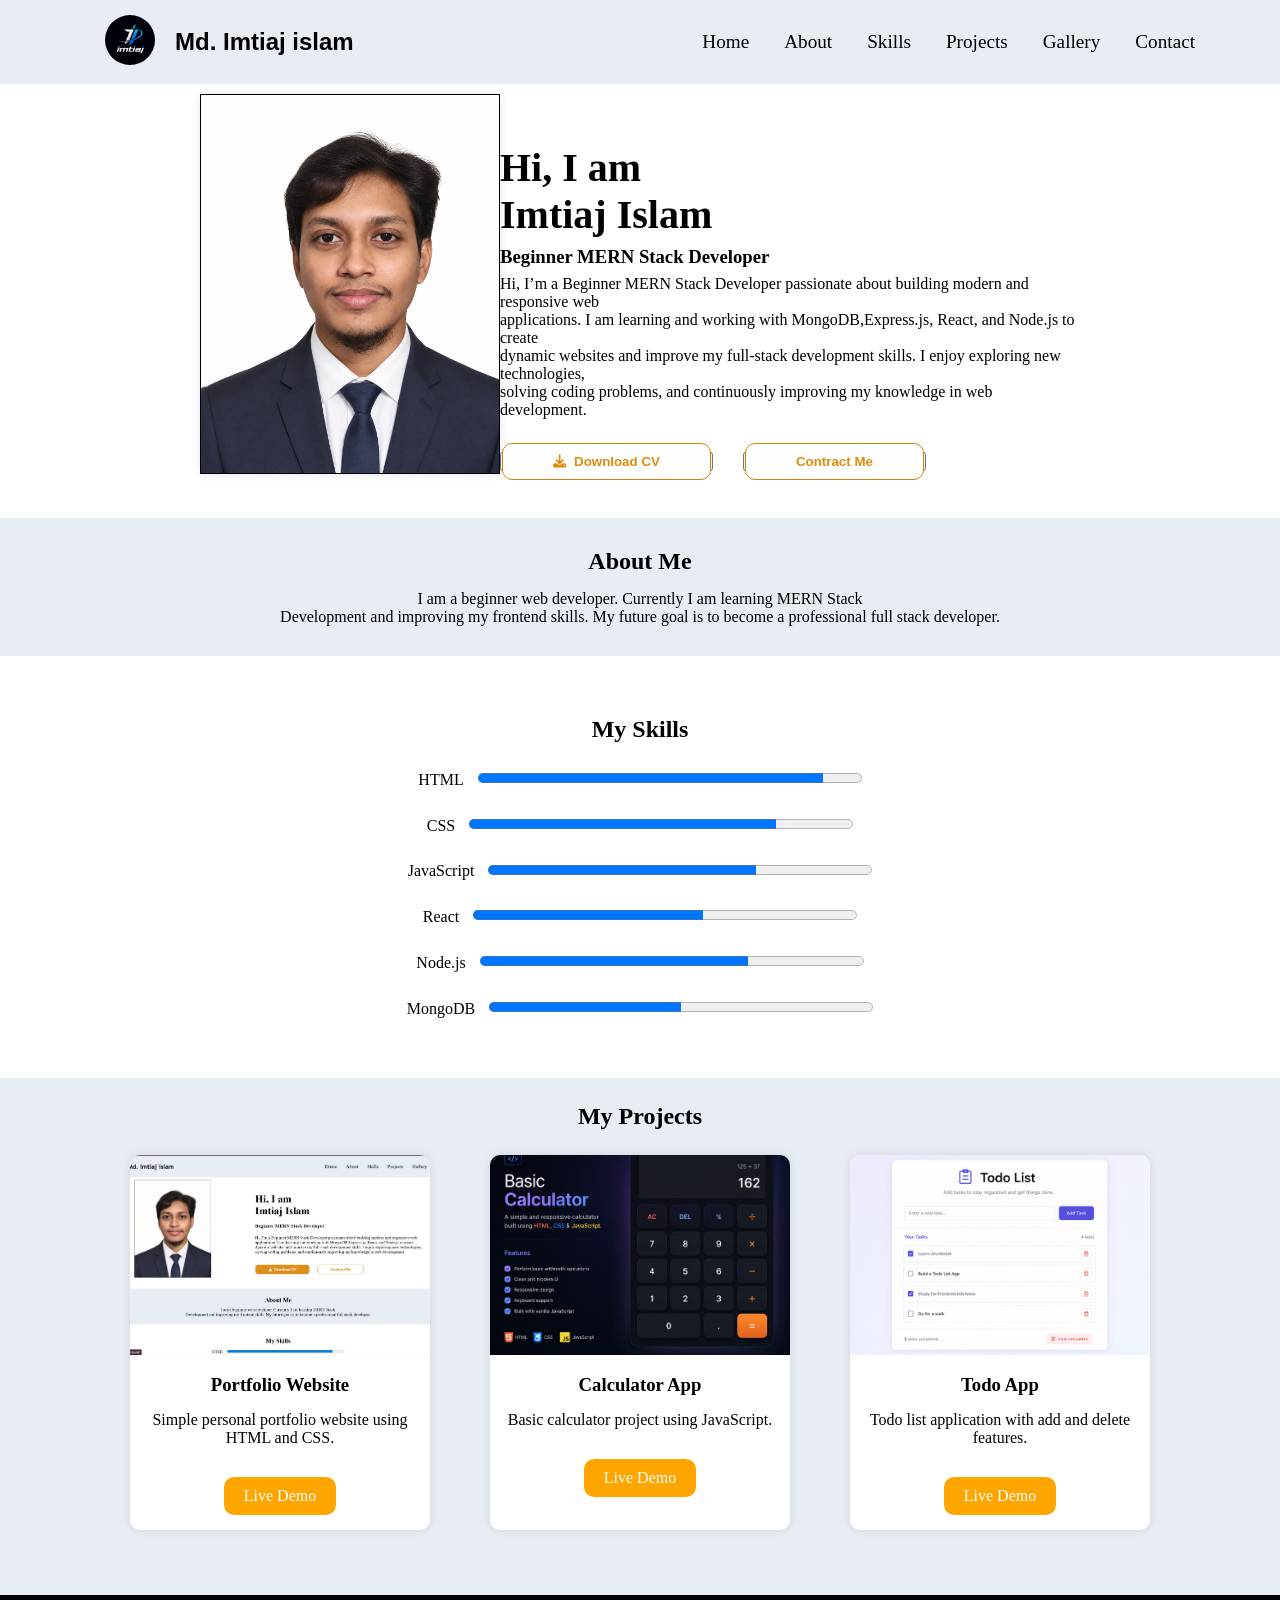
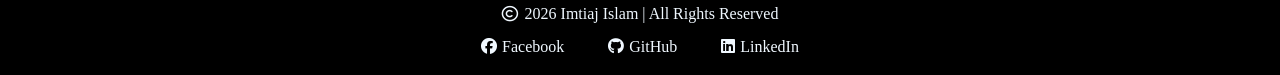
==== index.html @ 7cdac829 "Add files via upload" ====
<!DOCTYPE html>
<html lang="en">
<head>
    <meta charset="UTF-8">
    <meta name="viewport" content="width=device-width, initial-scale=1.0">
    <title>Portfolio</title>
    <link rel="stylesheet" href="style.css"></linkrel>
    <link rel="stylesheet" href="https://cdnjs.cloudflare.com/ajax/libs/font-awesome/6.5.0/css/all.min.css">
</head>
<body>
<header>
    <div class="upper_section">
        <div class="upper_left">
        <div class="logo_1"><img src="logo.png" alt="logo img" ></div>
        <div class="name_1"><h2>Md. Imtiaj islam</h2></div>
        </div>
        <div>
            <nav>
                <ul>
                <li><a href="#Home">Home</a></li>
                <li><a href="#About">About</a></li>
                <li><a href="#Skills">Skills</a></li>
                <li><a href="#Projects">Projects</a></li>
                <li><a href="#Gallery">Gallery</a></li>
                <li><a href="#Contract">Contact</a></li>
            </ul>
            </nav>
        </div>
    </div>
</header>
<section id="Home" class="hero">
<div class="hero_img">
    <img src="profile.png" alt="Profile Image">
</div>
<div class="hero_dwon">
    <h1>Hi, I am <br>Imtiaj Islam </h1>
    <h3>Beginner MERN Stack Developer</h3>
    <p>Hi, I’m a Beginner MERN Stack Developer passionate about building modern and responsive web <br>applications. I am learning and working with MongoDB,Express.js, React, and Node.js to create<br> dynamic websites and improve my full-stack development skills. I enjoy exploring new technologies, <br>solving coding problems, and continuously improving my knowledge in web development.</p>
    <div class="btn">
    <div><button type="button"><a href="#" download><i class="fa-solid fa-download" style="margin-right: 8px;"></i>Download CV</a></button></div>
    <div><button type="button"><a href="#">Contract Me</a></button></div>
    </div>
</div>
</section>
<section id="About" class="about">
     <h2>About Me</h2>
     <p>I am a beginner web developer. Currently I am learning MERN Stack <br>Development and improving my frontend skills. My future goal is to become a professional full stack developer.</p>
</section>
<section id="Skills" class="skills">
    <h2>My Skills</h2>
    <div class="skill"><span>HTML</span>
    <progress value="90" max="100"></progress>
    </div>
    <div class="skill"><span>CSS</span>
    <progress value="80" max="100"></progress>
    </div>
    <div class="skill"><span>JavaScript</span>
    <progress value="70" max="100"></progress>
    </div>
    <div class="skill"><span>React</span>
    <progress value="60" max="100"></progress>
    </div>
    <div class="skill"><span>Node.js</span>
    <progress value="70" max="100"></progress>
    </div>
    <div class="skill"><span>MongoDB</span>
    <progress value="50" max="100"></progress>
    </div>
</section>

  <section id="Projects" class="projects">

        <h2>My Projects</h2>

        <div class="project-container">

            <article>
                <img src="project.jpg" alt="Project">
                <h3>Portfolio Website</h3>
                <p>Simple personal portfolio website using HTML and CSS.</p>
                <a href="#">Live Demo</a>
            </article>

            <article>
                <img src="calculator.png" alt="Project">
                <h3>Calculator App</h3>
                <p>Basic calculator project using JavaScript.</p>
                <a href="#">Live Demo</a>
            </article>

            <article>
                <img src="todo_list.png" alt="Project">
                <h3>Todo App</h3>
                <p>Todo list application with add and delete features.</p>
                <a href="#">Live Demo</a>
            </article>

        </div>

    </section>
<footer>
    <p><i class="fa-regular fa-copyright" style="margin-right: 3px;"></i> 2026 Imtiaj Islam | All Rights Reserved</p>

        <div>
            <a href="https://www.facebook.com/iir.rajon/"><i class="fa-brands fa-facebook" style="margin-right: 5px;"></i>Facebook</a>
            <a href="https://github.com/imtiajislam005"><i class="fa-brands fa-github" style="margin-right: 5px;"></i>GitHub</a>
            <a href="#"><i class="fa-brands fa-linkedin" style="margin-right: 5px;"></i>LinkedIn</a>
        </div>
</footer>
</body>
</html>
---- style.css ----
*{
    margin: 0;
    padding: 0;
    box-sizing: border-box;
}
body{
    margin: auto;
}
.upper_section{
    display: flex;
    justify-content: space-between;
    background-color:rgb(231, 237, 243);
    padding: 15px;
}
.logo_1 img{
      width: 50px;
      height: 50px;
      border-radius: 50%; 
}
.upper_left{
 display: flex;
 gap: 20px;
 margin-left: 90px;
}
.name_1{
  padding-top: 13px;
  font-family:'Trebuchet MS', 'Lucida Sans Unicode', 'Lucida Grande', 'Lucida Sans', Arial, sans-serif;
}
nav ul{
    list-style: none;
    display: flex;
    gap: 35px;
    margin-right: 70px;
    padding-top: 16px;
}

nav ul li a{
    text-decoration: none;
    color: black;
    font-size: larger;
}
nav ul li a:hover{
    text-decoration: underline;
    color: orange;
}

.hero{
   display: flex;
   justify-content:space-between;
}
.hero_img img{
    width: 300px;
    height: 380px;
    border: 1px solid black;
    margin-left: 200px;
    margin-top: 10px;
    box-shadow: 0 0 10px rgba(0,0,0,0.1);
    
}
.hero_dwon h1{
    font-size:40px;
}
.hero_dwon{
   display: inline-grid;
   margin: 60px 200px 0px 0px;
}
.btn{
    display: flex;
    gap: 30px;
}
.hero_dwon button{
    margin-top: 25px;
}
.hero_dwon button a{
    background-color: rgb(254, 254, 254);
    padding: 10px 50px 10px 50px;
    color: rgb(222, 139, 13);
    border: 1px solid rgb(208, 130, 14);
    border-radius: 10px;
    font-weight: bold;
    text-decoration: none;
    
   
}
.hero_dwon button a:hover{
    background-color: orange;
    color: aliceblue;
     outline:none;
}
.about{
    text-align: center;
    background-color:rgb(231, 237, 243); 
    padding: 30px;
    margin-top: 40px;
}
.about h2{
    margin-bottom: 15px;
}
.skills{
    text-align: center;
    margin: 60px 0px; 
}
.skills progress{
    width: 30%;
    height: 20px;
}
.skill{
    margin: 25px 0px;
}
.skill span{
    margin-right: 10px;
}
.projects{
    text-align: center;
    background-color: rgb(231, 237, 243);
    padding: 25px;
}
.projects h2{
    padding-bottom: 25px;
}
 .project-container{
    display: flex;
    justify-content: center;
    gap: 60px;
    padding-bottom: 40px;
}

article{
    background: white;
    width: 300px;
    border-radius: 10px;
    overflow: hidden;
    box-shadow: 0 0 10px rgba(0,0,0,0.1);
}
article:hover{
    transform: scale(1.05);
    box-shadow: 0 10px 25px rgba(0,0,0,0.3);
}

article img{
    width: 100%;
    height: 200px;
    object-fit: cover;
}

article h3{
    padding: 15px;
}

article p{
    padding: 0 15px 15px;
}

article a{
    display: inline-block;
    margin: 15px;
    padding: 10px 20px;
    background: orange;
    color: white;
    text-decoration: none;
    border-radius: 10px;
}

footer{
    background-color: black;
    color: aliceblue;
    text-align: center;
    height: 80px;
}
footer a{
    text-decoration: none;
    color: aliceblue;
    margin: 10px 20px;
}

footer a:hover{
    color: orange;
}

footer p{
    padding-top: 10px;
    margin-bottom: 15px;
}
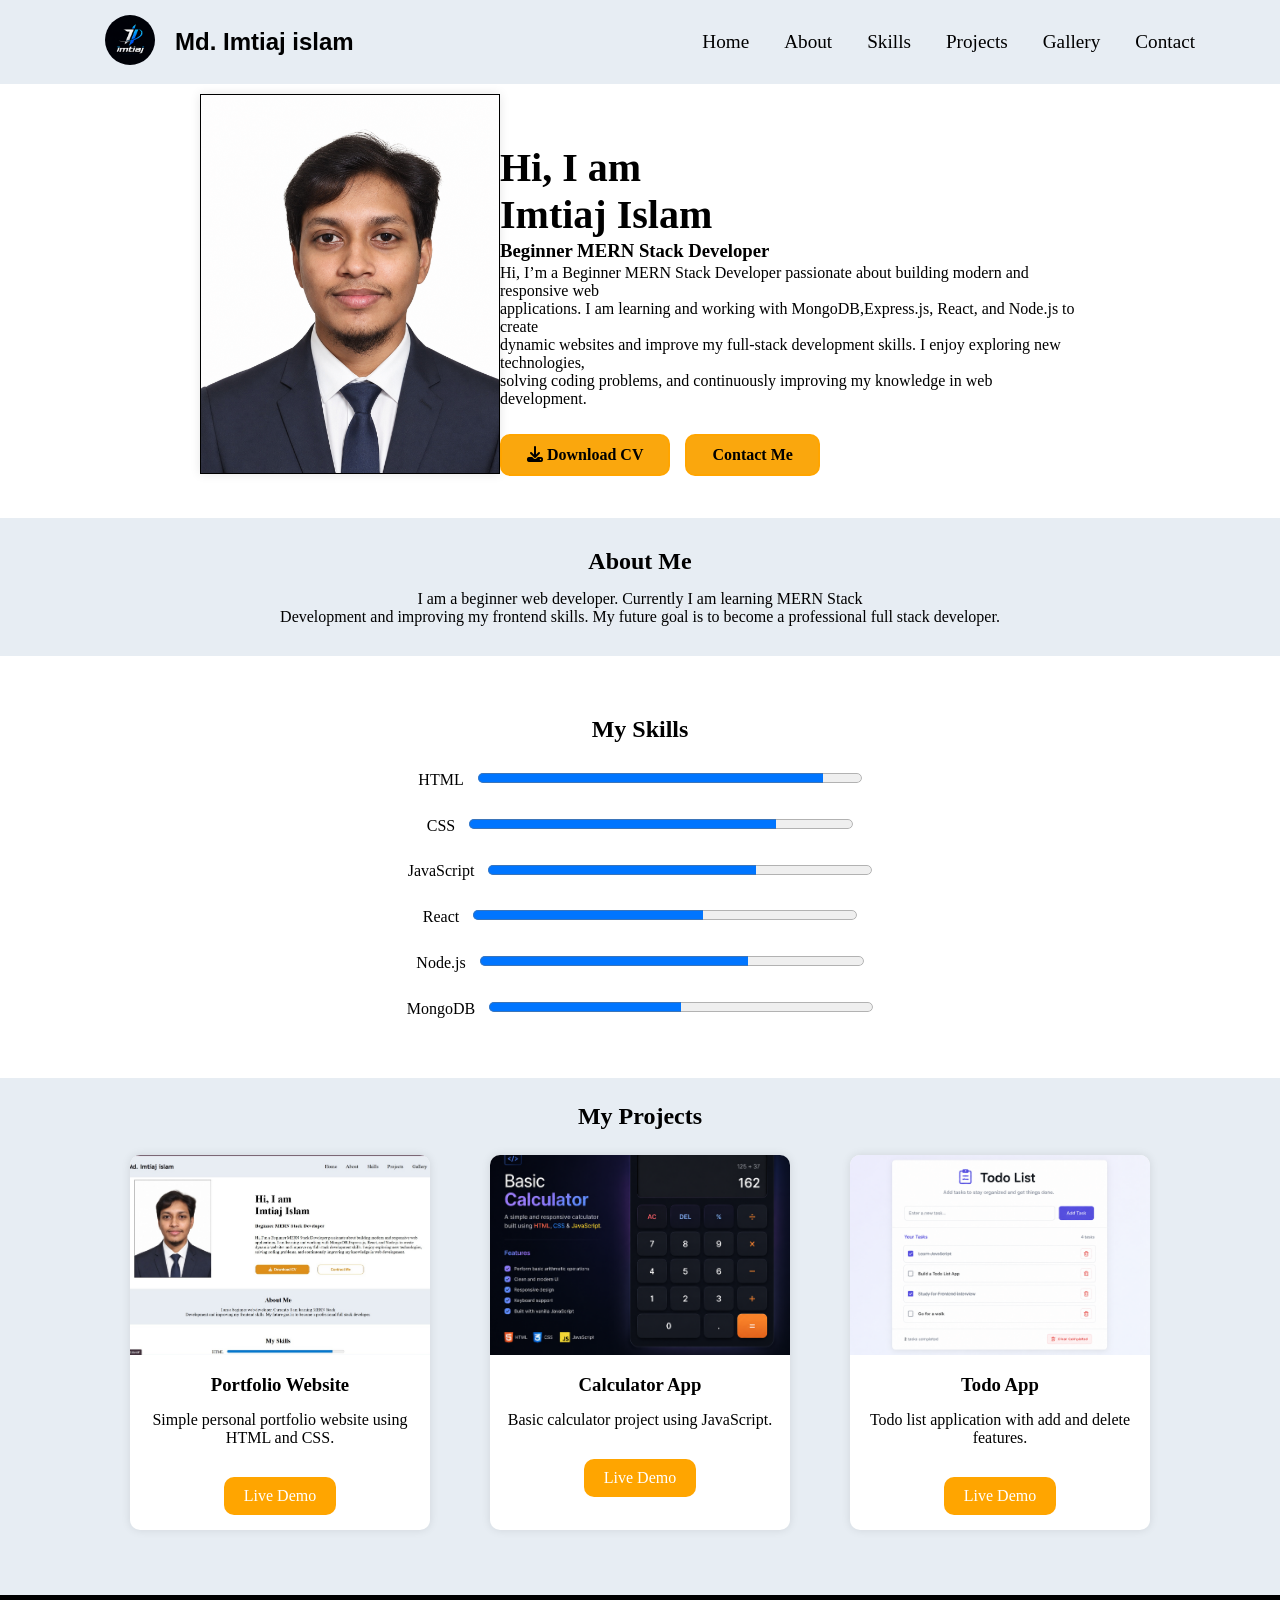
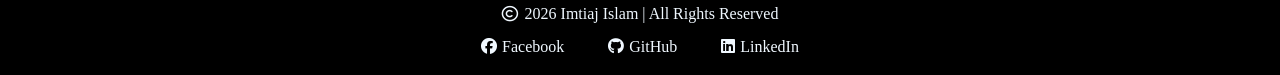
==== commit 4398019e: "Add files via upload" ====
--- a/index.html
+++ b/index.html
@@ -36,11 +36,20 @@
     <h1>Hi, I am <br>Imtiaj Islam </h1>
     <h3>Beginner MERN Stack Developer</h3>
     <p>Hi, I’m a Beginner MERN Stack Developer passionate about building modern and responsive web <br>applications. I am learning and working with MongoDB,Express.js, React, and Node.js to create<br> dynamic websites and improve my full-stack development skills. I enjoy exploring new technologies, <br>solving coding problems, and continuously improving my knowledge in web development.</p>
-    <div class="btn">
-    <div><button type="button"><a href="#" download><i class="fa-solid fa-download" style="margin-right: 8px;"></i>Download CV</a></button></div>
-    <div><button type="button"><a href="#">Contract Me</a></button></div>
+ 
+ <div class="btn">
+    <div><a href="#" download>
+    <i class="fa-solid fa-download"></i>
+        Download CV
+    </a>
+    </div>
+    <div><a href="#">
+        Contact Me
+    </a>
     </div>
 </div>
+</div>
+
 </section>
 <section id="About" class="about">
      <h2>About Me</h2>
--- a/style.css
+++ b/style.css
@@ -65,27 +65,28 @@
    margin: 60px 200px 0px 0px;
 }
 .btn{
+    margin-top: 25px;
     display: flex;
-    gap: 30px;
+    flex-wrap: wrap;
+    gap: 15px;
+    
 }
-.hero_dwon button{
-    margin-top: 25px;
-}
-.hero_dwon button a{
-    background-color: rgb(254, 254, 254);
-    padding: 10px 50px 10px 50px;
-    color: rgb(222, 139, 13);
-    border: 1px solid rgb(208, 130, 14);
+.btn a{
+    background-color: rgb(250, 167, 13);
+    padding: 10px 25px;
+    color: rgb(0, 0, 0);
     border-radius: 10px;
     font-weight: bold;
+    display: inline-block;
     text-decoration: none;
-    
-   
+    border: 2px solid orange;
+    align-items: center;
+    gap: 8px;
 }
-.hero_dwon button a:hover{
-    background-color: orange;
-    color: aliceblue;
-     outline:none;
+
+.btn a:hover{
+    background-color: rgb(174, 114, 2);
+    color: white;
 }
 .about{
     text-align: center;
